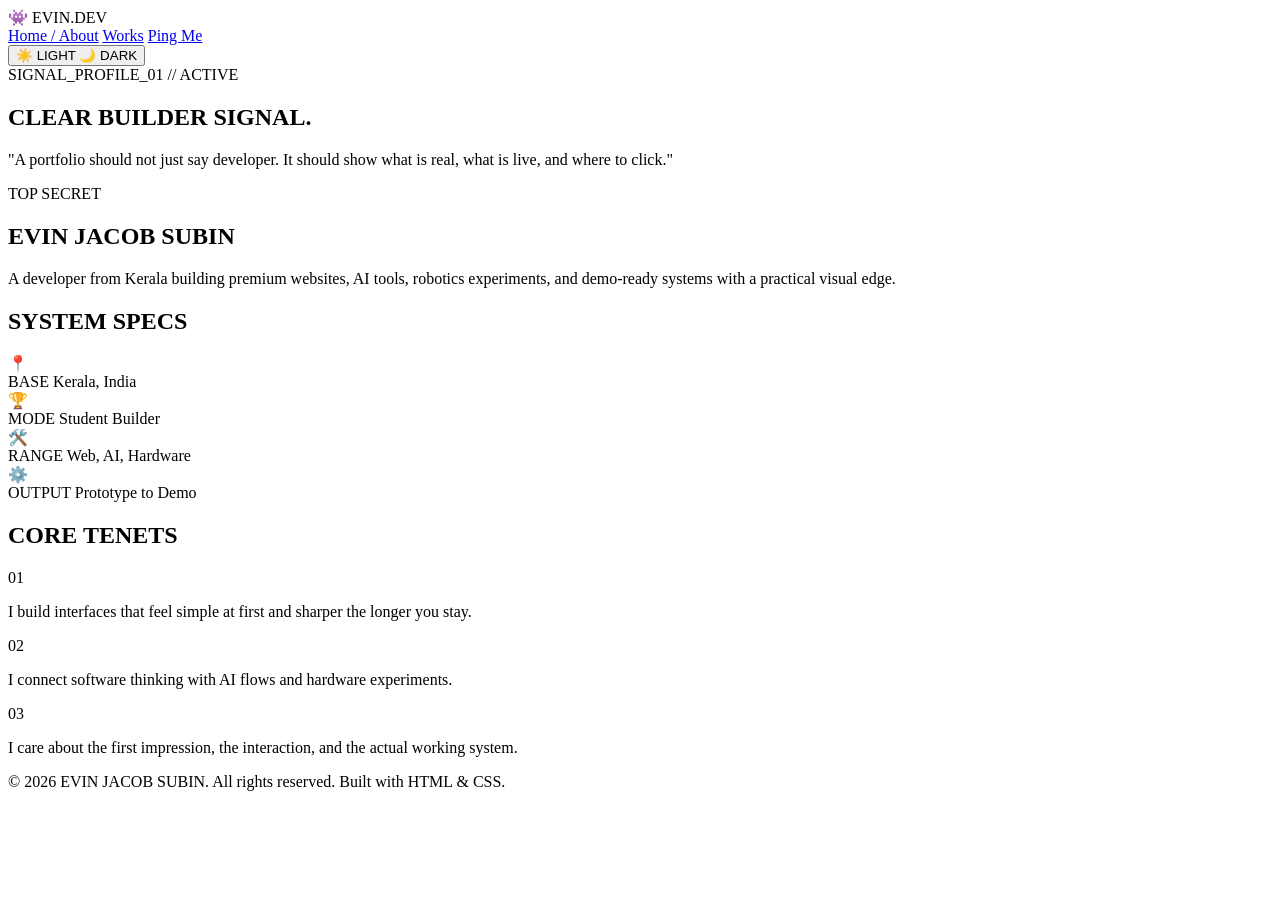
==== index.html @ 0e0e9203 "feat: build index, projects and contact page structures" ====
<!DOCTYPE html>
<html lang="en">
<head>
  <meta charset="UTF-8">
  <meta name="viewport" content="width=device-width, initial-scale=1.0">
  <title>Evin Jacob Subin | Builder OS</title>
  <!-- Google Fonts: VT323 (pixel font) and Outfit (neo-brutalist font) -->
  <link rel="preconnect" href="https://fonts.googleapis.com">
  <link rel="preconnect" href="https://fonts.gstatic.com" crossorigin>
  <link href="https://fonts.googleapis.com/css2?family=Outfit:wght@400;700;900&family=VT323&display=swap" rel="stylesheet">
  <link rel="stylesheet" href="style.css">
</head>
<body>
  <!-- Retro scanline overlay for dark mode -->
  <div class="scanlines"></div>

  <!-- Header Navigation -->
  <header class="main-header">
    <div class="header-logo">
      <span class="logo-symbol">👾</span> EVIN.DEV
    </div>
    <nav class="nav-menu">
      <a href="index.html" class="nav-link active">Home / About</a>
      <a href="projects.html" class="nav-link">Works</a>
      <a href="contact.html" class="nav-link">Ping Me</a>
    </nav>
    <button id="theme-toggle" class="theme-btn" aria-label="Toggle visual mode">
      <span class="theme-icon-light">☀️ LIGHT</span>
      <span class="theme-icon-dark">🌙 DARK</span>
    </button>
  </header>

  <!-- Main Grid Content -->
  <main class="content-container">
    <div class="intro-grid">
      
      <!-- Left Hero/About Column -->
      <section class="hero-section">
        <div class="status-sticker">
          SIGNAL_PROFILE_01 // ACTIVE
        </div>
        
        <h1 class="main-title">
          <span class="text-glow">CLEAR BUILDER</span>
          <span class="text-accent">SIGNAL.</span>
        </h1>
        
        <div class="hero-card">
          <p class="hero-tagline">"A portfolio should not just say developer. It should show what is real, what is live, and where to click."</p>
        </div>

        <div class="profile-card">
          <span class="card-badge">TOP SECRET</span>
          <h2 class="profile-name">EVIN JACOB SUBIN</h2>
          <p class="profile-bio">
            A developer from Kerala building premium websites, AI tools, robotics experiments, and demo-ready systems with a practical visual edge.
          </p>
        </div>
      </section>

      <!-- Right Facts & Tenets Column -->
      <section class="details-section">
        <h2 class="section-title">SYSTEM SPECS</h2>
        
        <!-- Facts Grid -->
        <div class="facts-grid">
          <div class="fact-card" style="--card-color: var(--color-yellow)">
            <span class="fact-icon">📍</span>
            <div class="fact-info">
              <span class="fact-label">BASE</span>
              <span class="fact-value">Kerala, India</span>
            </div>
          </div>
          <div class="fact-card" style="--card-color: var(--color-blue)">
            <span class="fact-icon">🏆</span>
            <div class="fact-info">
              <span class="fact-label">MODE</span>
              <span class="fact-value">Student Builder</span>
            </div>
          </div>
          <div class="fact-card" style="--card-color: var(--color-red)">
            <span class="fact-icon">🛠️</span>
            <div class="fact-info">
              <span class="fact-label">RANGE</span>
              <span class="fact-value">Web, AI, Hardware</span>
            </div>
          </div>
          <div class="fact-card" style="--card-color: var(--color-green)">
            <span class="fact-icon">⚙️</span>
            <div class="fact-info">
              <span class="fact-label">OUTPUT</span>
              <span class="fact-value">Prototype to Demo</span>
            </div>
          </div>
        </div>

        <!-- Tenets Area -->
        <div class="tenets-container">
          <h2 class="section-title">CORE TENETS</h2>
          
          <div class="tenet-item">
            <span class="tenet-number">01</span>
            <p class="tenet-text">I build interfaces that feel simple at first and sharper the longer you stay.</p>
          </div>
          
          <div class="tenet-item">
            <span class="tenet-number">02</span>
            <p class="tenet-text">I connect software thinking with AI flows and hardware experiments.</p>
          </div>
          
          <div class="tenet-item">
            <span class="tenet-number">03</span>
            <p class="tenet-text">I care about the first impression, the interaction, and the actual working system.</p>
          </div>
        </div>
      </section>

    </div>
  </main>

  <footer class="main-footer">
    <p>&copy; 2026 EVIN JACOB SUBIN. All rights reserved. Built with HTML & CSS.</p>
  </footer>

  <script src="script.js"></script>
</body>
</html>
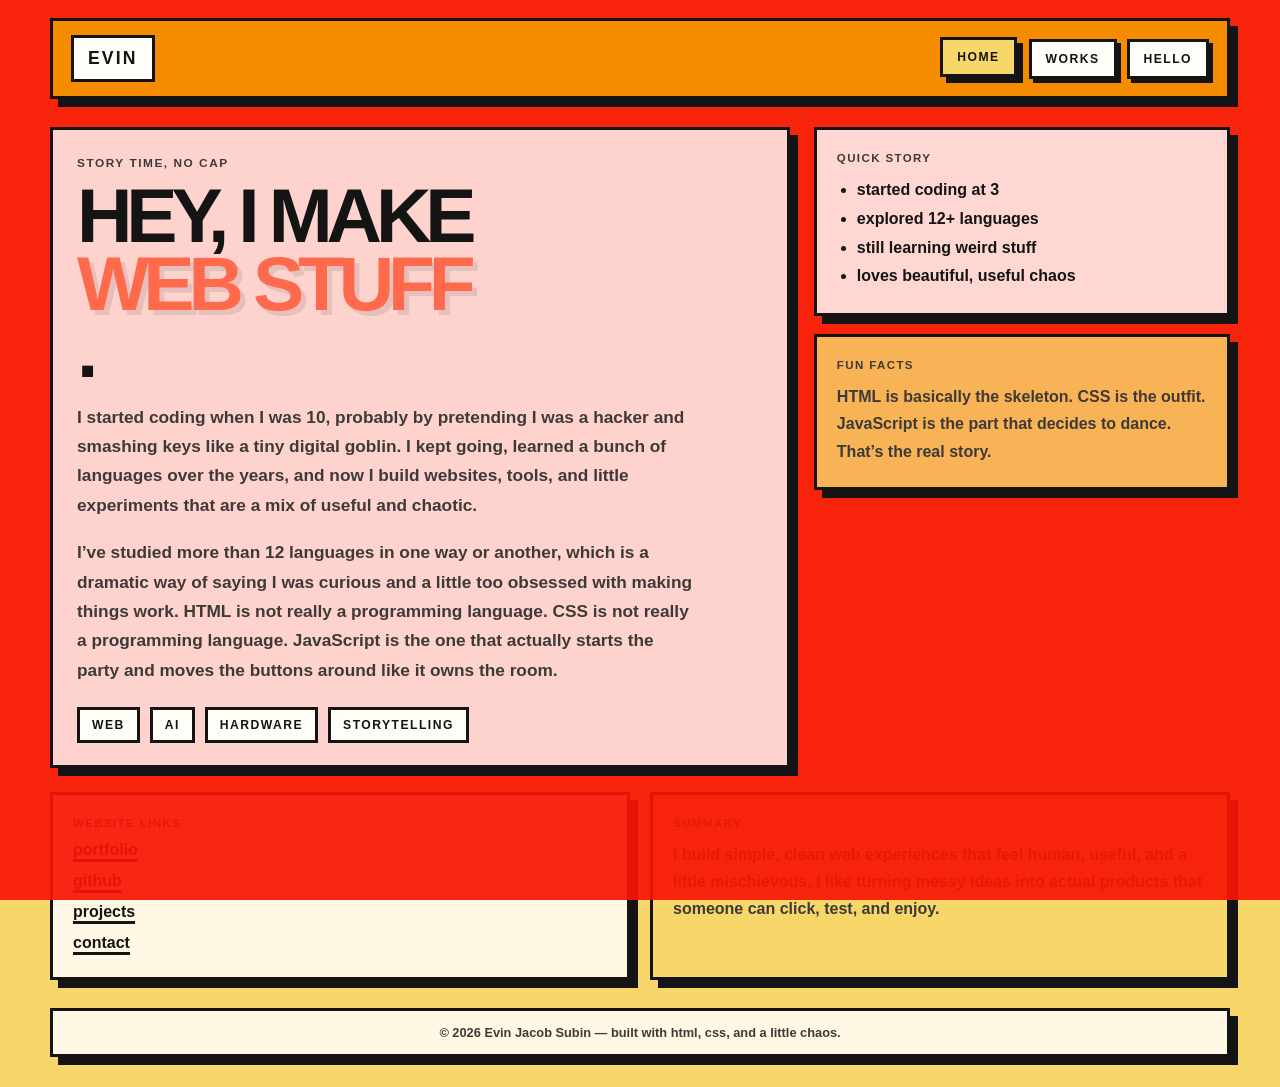
==== commit d04cf28a: "v1" ====
--- a/index.html
+++ b/index.html
@@ -2,124 +2,89 @@
 <html lang="en">
 <head>
   <meta charset="UTF-8">
+  <meta name="description" content="A simple and humble hand written portfolio">
+  <meta name="keywords" content="HTML,CSS,EVINJSUBIN,TECH,portfolio">
+  <meta name="author" content="EVINJSUBIN">
   <meta name="viewport" content="width=device-width, initial-scale=1.0">
-  <title>Evin Jacob Subin | Builder OS</title>
-  <!-- Google Fonts: VT323 (pixel font) and Outfit (neo-brutalist font) -->
-  <link rel="preconnect" href="https://fonts.googleapis.com">
-  <link rel="preconnect" href="https://fonts.gstatic.com" crossorigin>
-  <link href="https://fonts.googleapis.com/css2?family=Outfit:wght@400;700;900&family=VT323&display=swap" rel="stylesheet">
+  <title>Evin Jacob Subin</title>
   <link rel="stylesheet" href="style.css">
+  
 </head>
 <body>
-  <!-- Retro scanline overlay for dark mode -->
-  <div class="scanlines"></div>
+  <div class="page-bg"></div>
 
-  <!-- Header Navigation -->
-  <header class="main-header">
-    <div class="header-logo">
-      <span class="logo-symbol">👾</span> EVIN.DEV
-    </div>
-    <nav class="nav-menu">
-      <a href="index.html" class="nav-link active">Home / About</a>
-      <a href="projects.html" class="nav-link">Works</a>
-      <a href="contact.html" class="nav-link">Ping Me</a>
+  <header class="topbar">
+    <div class="brand-box">Evin</div>
+    <nav class="nav-bunch">
+      <a href="index.html" class="nav-banana active">home</a>
+      <a href="projects.html" class="nav-banana">works</a>
+      <a href="contact.html" class="nav-banana">hello</a>
     </nav>
-    <button id="theme-toggle" class="theme-btn" aria-label="Toggle visual mode">
-      <span class="theme-icon-light">☀️ LIGHT</span>
-      <span class="theme-icon-dark">🌙 DARK</span>
-    </button>
   </header>
 
-  <!-- Main Grid Content -->
-  <main class="content-container">
-    <div class="intro-grid">
-      
-      <!-- Left Hero/About Column -->
-      <section class="hero-section">
-        <div class="status-sticker">
-          SIGNAL_PROFILE_01 // ACTIVE
-        </div>
-        
-        <h1 class="main-title">
-          <span class="text-glow">CLEAR BUILDER</span>
-          <span class="text-accent">SIGNAL.</span>
-        </h1>
-        
-        <div class="hero-card">
-          <p class="hero-tagline">"A portfolio should not just say developer. It should show what is real, what is live, and where to click."</p>
-        </div>
+  <main class="main-shell">
+    <section class="big-card intro-box">
+      <!-- This is the part where the page says: "hello, I made weird things and they mostly work." -->
+      <p class="tiny-label">story time, no cap</p>
+      <h1 class="big-title">hey, i make <span>web stuff</span>.</h1>
 
-        <div class="profile-card">
-          <span class="card-badge">TOP SECRET</span>
-          <h2 class="profile-name">EVIN JACOB SUBIN</h2>
-          <p class="profile-bio">
-            A developer from Kerala building premium websites, AI tools, robotics experiments, and demo-ready systems with a practical visual edge.
-          </p>
-        </div>
-      </section>
+      <p class="main-copy">
+        I started coding when I was 10, probably by pretending I was a hacker and smashing keys like a tiny digital goblin. I kept going, learned a bunch of languages over the years, and now I build websites, tools, and little experiments that are a mix of useful and chaotic.
+      </p>
 
-      <!-- Right Facts & Tenets Column -->
-      <section class="details-section">
-        <h2 class="section-title">SYSTEM SPECS</h2>
-        
-        <!-- Facts Grid -->
-        <div class="facts-grid">
-          <div class="fact-card" style="--card-color: var(--color-yellow)">
-            <span class="fact-icon">📍</span>
-            <div class="fact-info">
-              <span class="fact-label">BASE</span>
-              <span class="fact-value">Kerala, India</span>
-            </div>
-          </div>
-          <div class="fact-card" style="--card-color: var(--color-blue)">
-            <span class="fact-icon">🏆</span>
-            <div class="fact-info">
-              <span class="fact-label">MODE</span>
-              <span class="fact-value">Student Builder</span>
-            </div>
-          </div>
-          <div class="fact-card" style="--card-color: var(--color-red)">
-            <span class="fact-icon">🛠️</span>
-            <div class="fact-info">
-              <span class="fact-label">RANGE</span>
-              <span class="fact-value">Web, AI, Hardware</span>
-            </div>
-          </div>
-          <div class="fact-card" style="--card-color: var(--color-green)">
-            <span class="fact-icon">⚙️</span>
-            <div class="fact-info">
-              <span class="fact-label">OUTPUT</span>
-              <span class="fact-value">Prototype to Demo</span>
-            </div>
-          </div>
-        </div>
+      <p class="main-copy">
+        I’ve studied more than 12 languages in one way or another, which is a dramatic way of saying I was curious and a little too obsessed with making things work. HTML is not really a programming language. CSS is not really a programming language. JavaScript is the one that actually starts the party and moves the buttons around like it owns the room.
+      </p>
 
-        <!-- Tenets Area -->
-        <div class="tenets-container">
-          <h2 class="section-title">CORE TENETS</h2>
-          
-          <div class="tenet-item">
-            <span class="tenet-number">01</span>
-            <p class="tenet-text">I build interfaces that feel simple at first and sharper the longer you stay.</p>
-          </div>
-          
-          <div class="tenet-item">
-            <span class="tenet-number">02</span>
-            <p class="tenet-text">I connect software thinking with AI flows and hardware experiments.</p>
-          </div>
-          
-          <div class="tenet-item">
-            <span class="tenet-number">03</span>
-            <p class="tenet-text">I care about the first impression, the interaction, and the actual working system.</p>
-          </div>
-        </div>
-      </section>
+      <div class="chip-row">
+        <span class="chip">web</span>
+        <span class="chip">ai</span>
+        <span class="chip">hardware</span>
+        <span class="chip">storytelling</span>
+      </div>
+    </section>
 
-    </div>
+    <aside class="side-stack">
+      <div class="mini-card">
+        <p class="mini-head">quick story</p>
+        <ul class="tiny-list">
+          <li>started coding at 3</li>
+          <li>explored 12+ languages</li>
+          <li>still learning weird stuff</li>
+          <li>loves beautiful, useful chaos</li>
+        </ul>
+      </div>
+
+      <div class="mini-card mini-card-warm">
+        <p class="mini-head">fun facts</p>
+        <p class="mini-text">
+          HTML is basically the skeleton. CSS is the outfit. JavaScript is the part that decides to dance. That’s the real story.
+        </p>
+      </div>
+    </aside>
   </main>
 
-  <footer class="main-footer">
-    <p>&copy; 2026 EVIN JACOB SUBIN. All rights reserved. Built with HTML & CSS.</p>
+  <section class="info-grid">
+    <div class="info-box">
+      <p class="mini-head">website links</p>
+      <div class="link-stack">
+        <a href="#">portfolio</a>
+        <a href="#">github</a>
+        <a href="#">projects</a>
+        <a href="#">contact</a>
+      </div>
+    </div>
+
+    <div class="info-box info-box-warm">
+      <p class="mini-head">summary</p>
+      <p class="mini-text">
+        I build simple, clean web experiences that feel human, useful, and a little mischievous. I like turning messy ideas into actual products that someone can click, test, and enjoy.
+      </p>
+    </div>
+  </section>
+
+  <footer class="footer-box">
+    <p>© 2026 Evin Jacob Subin — built with html, css, and a little chaos.</p>
   </footer>
 
   <script src="script.js"></script>
--- a/style.css
+++ b/style.css
@@ -0,0 +1,386 @@
+/*
+  one theme, big shapes, rough energy.
+*/
+
+:root {
+  --bg: #f4efe8;
+  --panel: #fffdf7;
+  --panel-2: #f6ddb3;
+  --ink: #141414;
+  --ink-soft: #3d3a37;
+  --line: #141414;
+  --red: #ff6a4d;
+  --yellow: #f8d76a;
+  --blue: #9bd7ff;
+  --green: #cfe8a9;
+  --pink: #f5bfd0;
+  --shadow: 8px 8px 0 #141414;
+}
+
+* { box-sizing: border-box; }
+
+html { scroll-behavior: smooth; }
+
+body {
+  margin: 0;
+  min-height: 100vh;
+  font-family: Arial, Helvetica, sans-serif;
+  color: var(--ink);
+  background-color: #f8d76a;
+  display: flex;
+  flex-direction: column;
+}
+
+img { max-width: 100%; display: block; }
+
+.page-bg {
+  position: fixed;
+  inset: 0;
+  background: rgba(248, 20, 3, 0.916);
+  z-index: 0;
+}
+
+.topbar,
+.main-shell,
+.footer-box {
+  position: relative;
+  z-index: 1;
+}
+
+.topbar {
+  width: min(1180px, calc(100% - 26px));
+  margin: 18px auto 0;
+  display: flex;
+  align-items: center;
+  justify-content: space-between;
+  gap: 18px;
+  padding: 14px 18px;
+  background: rgba(245, 147, 0, 0.941);
+  border: 3px solid var(--line);
+  box-shadow: var(--shadow);
+}
+
+.brand-box {
+  display: inline-block;
+  padding: 10px 14px;
+  border: 3px solid var(--line);
+  background: var(--panel);
+  font-size: 1.1rem;
+  font-weight: 900;
+  letter-spacing: 0.12em;
+  text-transform: uppercase;
+}
+
+.nav-bunch {
+  display: flex;
+  flex-wrap: wrap;
+  gap: 10px;
+}
+
+.nav-banana {
+  display: inline-block;
+  padding: 10px 14px;
+  border: 3px solid var(--line);
+  background: var(--panel);
+  color: var(--ink);
+  text-decoration: none;
+  font-size: 0.76rem;
+  font-weight: 900;
+  letter-spacing: 0.12em;
+  text-transform: uppercase;
+  box-shadow: 4px 4px 0 var(--line);
+}
+
+.nav-banana.active,
+.nav-banana:hover {
+  background: var(--yellow);
+  transform: translate(-2px, -2px);
+  box-shadow: 6px 6px 0 var(--line);
+}
+
+.main-shell {
+  width: min(1180px, calc(100% - 26px));
+  margin: 28px auto 0;
+  display: grid;
+  grid-template-columns: 1.6fr 0.9fr;
+  gap: 24px;
+  align-items: start;
+}
+
+.big-card,
+.mini-card,
+.project-box,
+.page-header-box {
+  background: rgba(255,255,255,0.8);
+  border: 3px solid var(--line);
+  box-shadow: var(--shadow);
+}
+
+.intro-box,
+.contact-box {
+  padding: 26px 24px 22px;
+}
+
+.tiny-label {
+  margin: 0 0 12px;
+  font-size: 0.74rem;
+  font-weight: 800;
+  letter-spacing: 0.13em;
+  text-transform: uppercase;
+  color: var(--ink-soft);
+}
+
+.big-title {
+  margin: 0;
+  font-size: clamp(3.1rem, 6vw, 7rem);
+  line-height: 0.88;
+  letter-spacing: -0.08em;
+  text-transform: uppercase;
+  font-weight: 900;
+}
+
+.big-title span {
+  display: block;
+  color: var(--red);
+  text-shadow: 5px 5px 0 rgba(20,20,20,0.1);
+}
+
+.big-title.smaller {
+  font-size: clamp(2.5rem, 4vw, 4.5rem);
+}
+
+.main-copy {
+  margin-top: 18px;
+  max-width: 620px;
+  font-size: 1.08rem;
+  line-height: 1.7;
+  font-weight: 700;
+  color: var(--ink-soft);
+}
+
+.chip-row {
+  display: flex;
+  flex-wrap: wrap;
+  gap: 10px;
+  margin-top: 22px;
+}
+
+.chip {
+  padding: 8px 12px;
+  border: 3px solid var(--line);
+  background: var(--panel);
+  font-size: 0.76rem;
+  font-weight: 800;
+  letter-spacing: 0.12em;
+  text-transform: uppercase;
+}
+
+.side-stack {
+  display: grid;
+  gap: 18px;
+}
+
+.mini-card {
+  padding: 22px 20px;
+  background: rgba(255,255,255,0.82);
+}
+
+.mini-card-warm {
+  background: rgba(248, 215, 106, 0.8);
+}
+
+.mini-head {
+  margin: 0 0 12px;
+  font-size: 0.72rem;
+  font-weight: 900;
+  letter-spacing: 0.12em;
+  text-transform: uppercase;
+  color: var(--ink-soft);
+}
+
+.tiny-list {
+  margin: 0;
+  padding-left: 20px;
+  line-height: 1.8;
+  font-weight: 700;
+}
+
+.mini-text {
+  margin: 0;
+  line-height: 1.7;
+  font-weight: 700;
+  color: var(--ink-soft);
+}
+
+.page-header-box {
+  grid-column: 1 / -1;
+  padding: 22px 24px;
+}
+
+.info-grid {
+  width: min(1180px, calc(100% - 26px));
+  margin: 24px auto 0;
+  display: grid;
+  grid-template-columns: repeat(auto-fit, minmax(260px, 1fr));
+  gap: 20px;
+}
+
+.info-box {
+  padding: 22px 20px;
+  background: rgba(255,255,255,0.82);
+  border: 3px solid var(--line);
+  box-shadow: var(--shadow);
+}
+
+.info-box-warm {
+  background: rgba(248, 215, 106, 0.8);
+}
+
+.project-grid {
+  grid-column: 1 / -1;
+  display: grid;
+  grid-template-columns: repeat(auto-fit, minmax(240px, 1fr));
+  gap: 18px;
+}
+
+.project-box {
+  padding: 22px 18px;
+  background: rgba(255,255,255,0.82);
+}
+
+.box-blue { background: rgba(155, 215, 255, 0.86); }
+.box-yellow { background: rgba(248, 215, 106, 0.85); }
+.box-pink { background: rgba(245, 191, 208, 0.88); }
+.box-green { background: rgba(207, 232, 169, 0.85); }
+
+.project-tag {
+  margin: 0 0 10px;
+  font-size: 0.7rem;
+  font-weight: 900;
+  letter-spacing: 0.12em;
+  text-transform: uppercase;
+  color: var(--ink-soft);
+}
+
+.project-box h2 {
+  margin: 0 0 10px;
+  font-size: 1.9rem;
+  line-height: 1;
+  font-weight: 900;
+}
+
+.project-box p {
+  margin: 0;
+  line-height: 1.6;
+  font-weight: 700;
+  color: var(--ink-soft);
+}
+
+.tiny-gap {
+  margin-top: 18px;
+  margin-bottom: 18px;
+}
+
+.link-btn,
+.send-btn {
+  display: inline-block;
+  padding: 10px 18px;
+  background: var(--ink);
+  color: white;
+  border: 3px solid var(--line);
+  text-decoration: none;
+  font-weight: 900;
+  letter-spacing: 0.08em;
+  text-transform: uppercase;
+  box-shadow: 4px 4px 0 var(--line);
+}
+
+.link-btn:hover,
+.send-btn:hover {
+  transform: translate(-2px, -2px);
+  box-shadow: 6px 6px 0 var(--line);
+}
+
+.contact-form {
+  display: grid;
+  gap: 16px;
+  margin-top: 20px;
+}
+
+.contact-form label {
+  display: grid;
+  gap: 8px;
+  font-size: 0.72rem;
+  font-weight: 900;
+  letter-spacing: 0.1em;
+  text-transform: uppercase;
+  color: var(--ink-soft);
+}
+
+.contact-form input,
+.contact-form textarea {
+  width: 100%;
+  border: 3px solid var(--line);
+  padding: 12px 14px;
+  background: #fff;
+  color: var(--ink);
+  font: inherit;
+  font-weight: 700;
+  box-shadow: 4px 4px 0 rgba(20,20,20,0.12);
+}
+
+.contact-form input:focus,
+.contact-form textarea:focus {
+  outline: none;
+  background: var(--yellow);
+}
+
+.link-stack {
+  display: grid;
+  gap: 10px;
+}
+
+.link-stack a {
+  width: fit-content;
+  color: var(--ink);
+  text-decoration: none;
+  border-bottom: 3px solid var(--ink);
+  font-weight: 800;
+}
+
+.footer-box {
+  width: min(1180px, calc(100% - 26px));
+  margin: 28px auto 30px;
+  background: rgba(255,255,255,0.82);
+  border: 3px solid var(--line);
+  box-shadow: var(--shadow);
+  padding: 14px 18px;
+  text-align: center;
+}
+
+.footer-box p {
+  margin: 0;
+  font-size: 0.8rem;
+  font-weight: 700;
+  color: var(--ink-soft);
+}
+
+@media (max-width: 760px) {
+  .topbar {
+    flex-direction: column;
+    align-items: flex-start;
+  }
+
+  .main-shell {
+    grid-template-columns: 1fr;
+  }
+
+  .big-title {
+    letter-spacing: -0.06em;
+  }
+}
+
+/*
+  This was supposed to be a tiny CSS cleanup.
+  Instead, it became a personality trait. Works anyway.
+*/
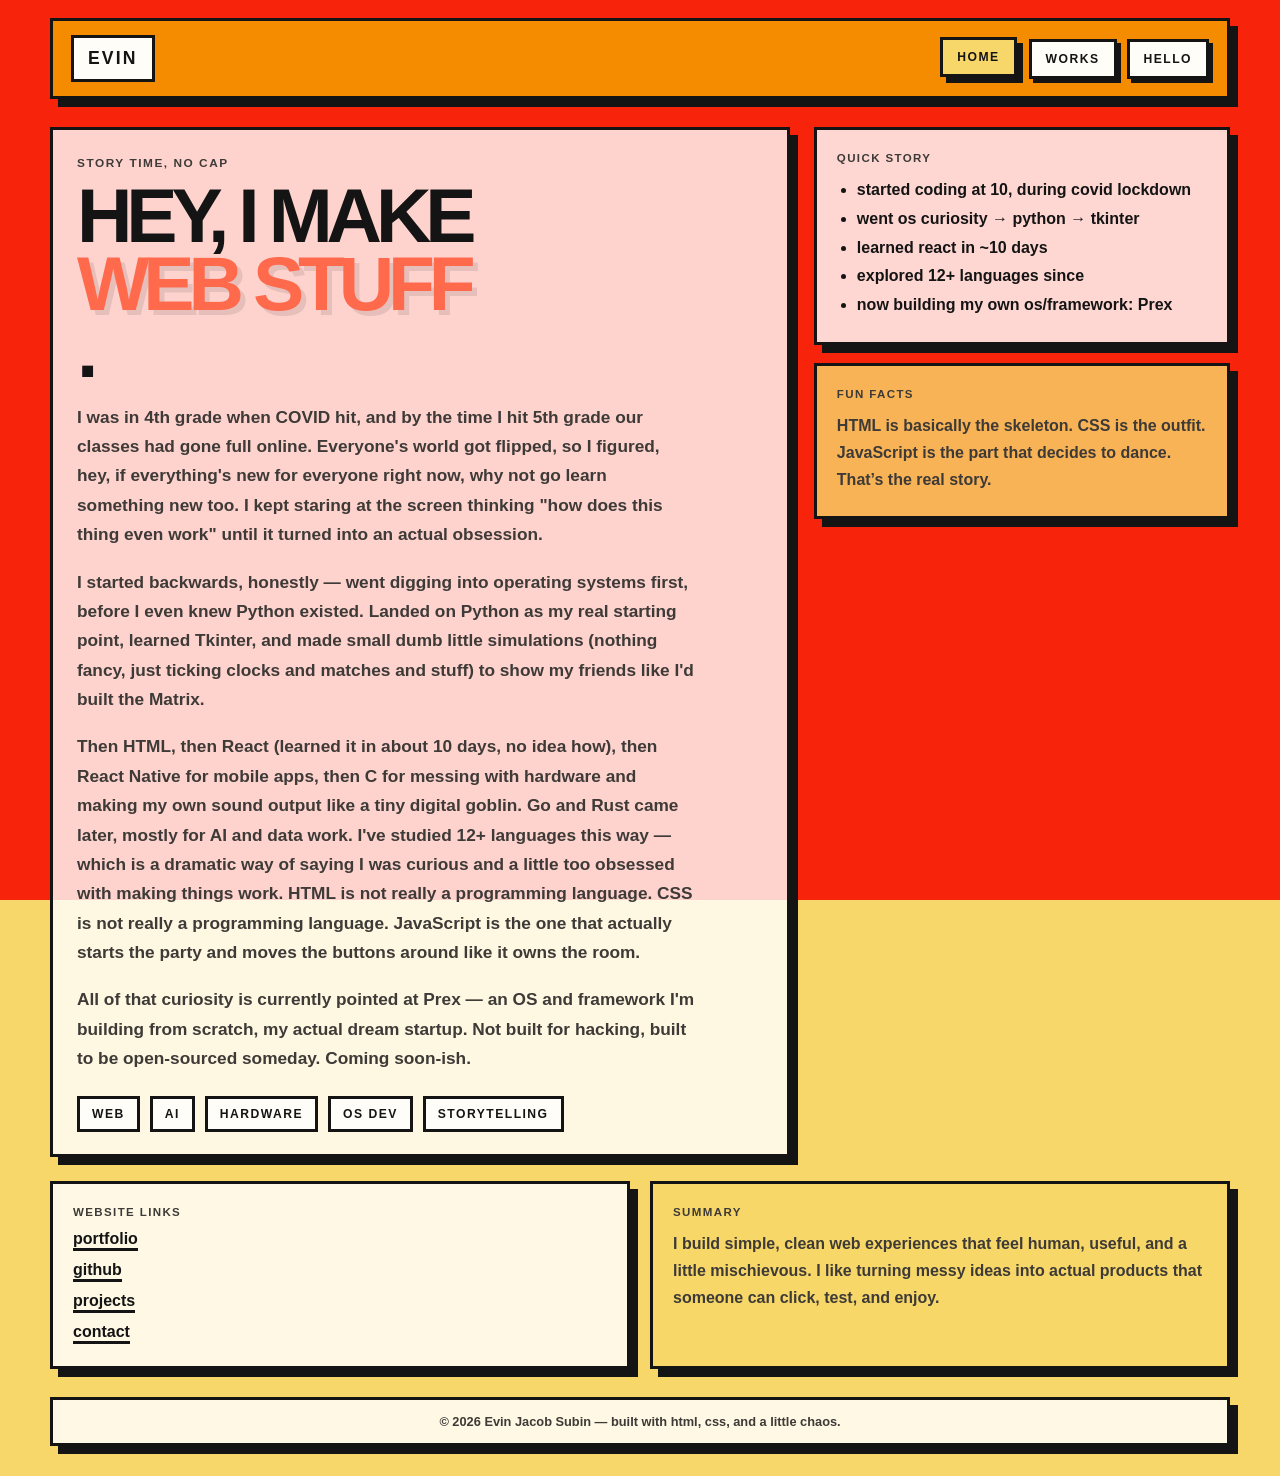
==== commit 32f499e2: "Finally" ====
--- a/index.html
+++ b/index.html
@@ -13,6 +13,10 @@
 <body>
   <div class="page-bg"></div>
 
+  <!--
+    I am finaly geting the old vibes like we used to manualy debug the code,
+    go on stackoverflow or w3schools ai has changed lot of things.
+  -->
   <header class="topbar">
     <div class="brand-box">Evin</div>
     <nav class="nav-bunch">
@@ -29,17 +33,26 @@
       <h1 class="big-title">hey, i make <span>web stuff</span>.</h1>
 
       <p class="main-copy">
-        I started coding when I was 10, probably by pretending I was a hacker and smashing keys like a tiny digital goblin. I kept going, learned a bunch of languages over the years, and now I build websites, tools, and little experiments that are a mix of useful and chaotic.
+        I was in 4th grade when COVID hit, and by the time I hit 5th grade our classes had gone full online. Everyone's world got flipped, so I figured, hey, if everything's new for everyone right now, why not go learn something new too. I kept staring at the screen thinking "how does this thing even work" until it turned into an actual obsession.
       </p>
 
       <p class="main-copy">
-        I’ve studied more than 12 languages in one way or another, which is a dramatic way of saying I was curious and a little too obsessed with making things work. HTML is not really a programming language. CSS is not really a programming language. JavaScript is the one that actually starts the party and moves the buttons around like it owns the room.
+        I started backwards, honestly — went digging into operating systems first, before I even knew Python existed. Landed on Python as my real starting point, learned Tkinter, and made small dumb little simulations (nothing fancy, just ticking clocks and matches and stuff) to show my friends like I'd built the Matrix.
+      </p>
+
+      <p class="main-copy">
+        Then HTML, then React (learned it in about 10 days, no idea how), then React Native for mobile apps, then C for messing with hardware and making my own sound output like a tiny digital goblin. Go and Rust came later, mostly for AI and data work. I've studied 12+ languages this way — which is a dramatic way of saying I was curious and a little too obsessed with making things work. HTML is not really a programming language. CSS is not really a programming language. JavaScript is the one that actually starts the party and moves the buttons around like it owns the room.
+      </p>
+
+      <p class="main-copy">
+        All of that curiosity is currently pointed at <strong>Prex</strong> — an OS and framework I'm building from scratch, my actual dream startup. Not built for hacking, built to be open-sourced someday. Coming soon-ish.
       </p>
 
       <div class="chip-row">
         <span class="chip">web</span>
         <span class="chip">ai</span>
         <span class="chip">hardware</span>
+        <span class="chip">os dev</span>
         <span class="chip">storytelling</span>
       </div>
     </section>
@@ -48,10 +61,11 @@
       <div class="mini-card">
         <p class="mini-head">quick story</p>
         <ul class="tiny-list">
-          <li>started coding at 3</li>
-          <li>explored 12+ languages</li>
-          <li>still learning weird stuff</li>
-          <li>loves beautiful, useful chaos</li>
+          <li>started coding at 10, during covid lockdown</li>
+          <li>went os curiosity → python → tkinter</li>
+          <li>learned react in ~10 days</li>
+          <li>explored 12+ languages since</li>
+          <li>now building my own os/framework: Prex</li>
         </ul>
       </div>
 
@@ -68,10 +82,10 @@
     <div class="info-box">
       <p class="mini-head">website links</p>
       <div class="link-stack">
-        <a href="#">portfolio</a>
-        <a href="#">github</a>
-        <a href="#">projects</a>
-        <a href="#">contact</a>
+        <a href="https://evin-jacob-subin.vercel.app/">portfolio</a>
+        <a href="https://github.com/EVINJSUBIN/">github</a>
+        <a href="/projects.html">projects</a>
+        <a href="/contact.html">contact</a>
       </div>
     </div>
 
@@ -89,4 +103,4 @@
 
   <script src="script.js"></script>
 </body>
-</html>
+</html>
--- a/style.css
+++ b/style.css
@@ -1,5 +1,8 @@
 /*
   one theme, big shapes, rough energy.
+*/
+/*
+  Neo Brutalism Preset that i thinks works for me 
 */
 
 :root {
@@ -223,6 +226,7 @@
   display: grid;
   grid-template-columns: repeat(auto-fit, minmax(260px, 1fr));
   gap: 20px;
+  z-index: 1;
 }
 
 .info-box {
@@ -230,6 +234,7 @@
   background: rgba(255,255,255,0.82);
   border: 3px solid var(--line);
   box-shadow: var(--shadow);
+  z-index: 1;
 }
 
 .info-box-warm {
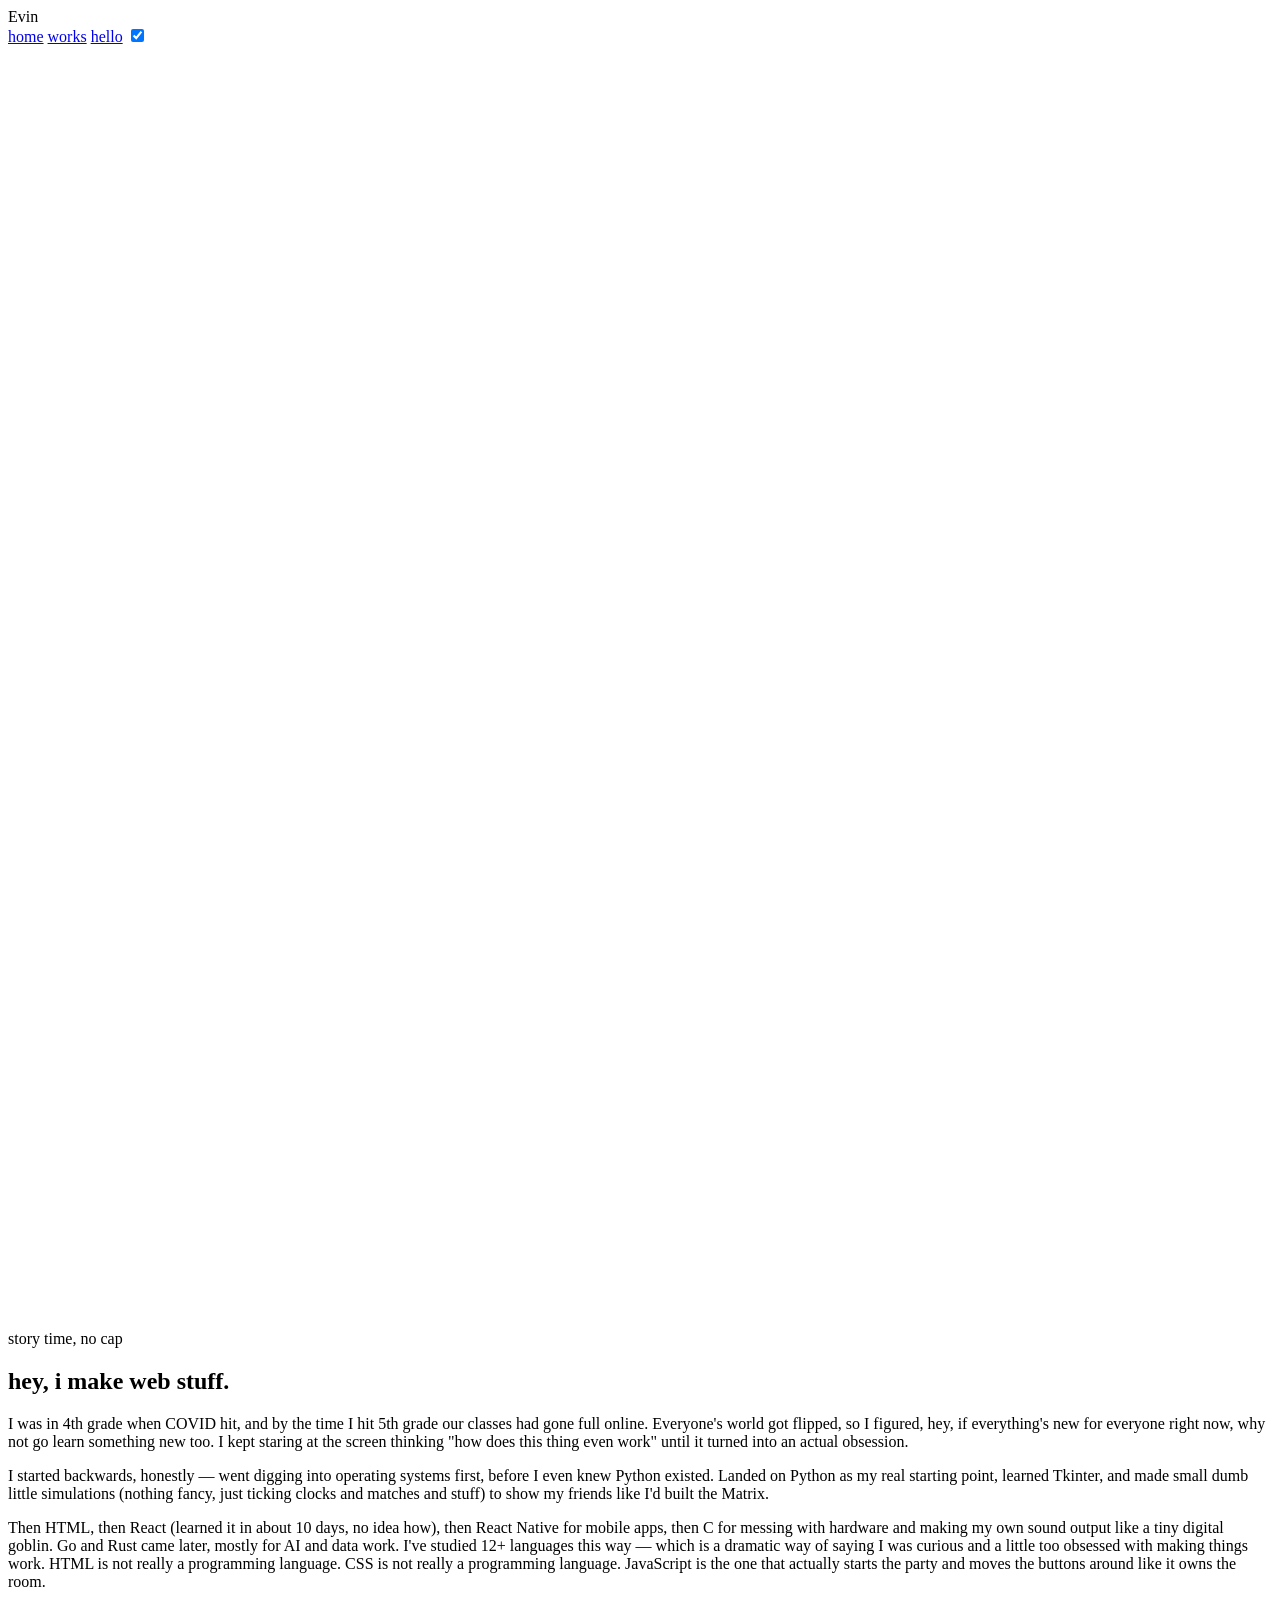
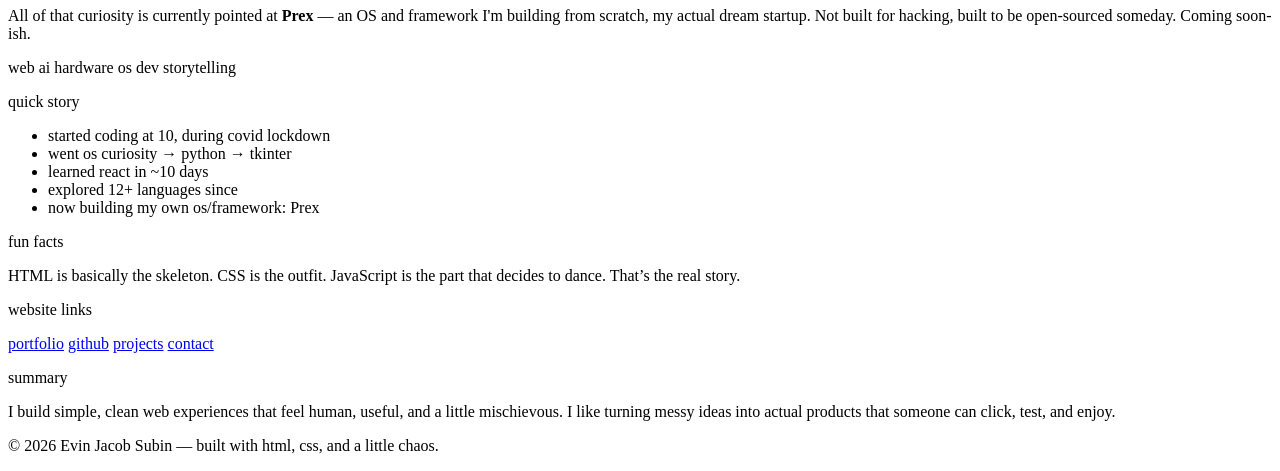
==== commit ff6a8557: "v" ====
--- a/index.html
+++ b/index.html
@@ -1,5 +1,6 @@
 <!DOCTYPE html>
 <html lang="en">
+
 <head>
   <meta charset="UTF-8">
   <meta name="description" content="A simple and humble hand written portfolio">
@@ -8,21 +9,32 @@
   <meta name="viewport" content="width=device-width, initial-scale=1.0">
   <title>Evin Jacob Subin</title>
   <link rel="stylesheet" href="style.css">
-  
+
 </head>
+
 <body>
   <div class="page-bg"></div>
-
-  <!--
-    I am finaly geting the old vibes like we used to manualy debug the code,
-    go on stackoverflow or w3schools ai has changed lot of things.
-  -->
   <header class="topbar">
     <div class="brand-box">Evin</div>
     <nav class="nav-bunch">
       <a href="index.html" class="nav-banana active">home</a>
       <a href="projects.html" class="nav-banana">works</a>
       <a href="contact.html" class="nav-banana">hello</a>
+      <!-- From Uiverse.io by JustCode14 -->
+      <label class="switch">
+        <input checked="true" id="checkbox" type="checkbox" />
+        <span class="slider">
+          <div class="star star_1"></div>
+          <div class="star star_2"></div>
+          <div class="star star_3"></div>
+          <svg viewBox="0 0 16 16" class="cloud_1 cloud">
+            <path transform="matrix(.77976 0 0 .78395-299.99-418.63)" fill="#fff"
+              d="m391.84 540.91c-.421-.329-.949-.524-1.523-.524-1.351 0-2.451 1.084-2.485 2.435-1.395.526-2.388 1.88-2.388 3.466 0 1.874 1.385 3.423 3.182 3.667v.034h12.73v-.006c1.775-.104 3.182-1.584 3.182-3.395 0-1.747-1.309-3.186-2.994-3.379.007-.106.011-.214.011-.322 0-2.707-2.271-4.901-5.072-4.901-2.073 0-3.856 1.202-4.643 2.925">
+            </path>
+          </svg>
+        </span>
+      </label>
+
     </nav>
   </header>
 
@@ -33,19 +45,30 @@
       <h1 class="big-title">hey, i make <span>web stuff</span>.</h1>
 
       <p class="main-copy">
-        I was in 4th grade when COVID hit, and by the time I hit 5th grade our classes had gone full online. Everyone's world got flipped, so I figured, hey, if everything's new for everyone right now, why not go learn something new too. I kept staring at the screen thinking "how does this thing even work" until it turned into an actual obsession.
+        I was in 4th grade when COVID hit, and by the time I hit 5th grade our classes had gone full online. Everyone's
+        world got flipped, so I figured, hey, if everything's new for everyone right now, why not go learn something new
+        too. I kept staring at the screen thinking "how does this thing even work" until it turned into an actual
+        obsession.
       </p>
 
       <p class="main-copy">
-        I started backwards, honestly — went digging into operating systems first, before I even knew Python existed. Landed on Python as my real starting point, learned Tkinter, and made small dumb little simulations (nothing fancy, just ticking clocks and matches and stuff) to show my friends like I'd built the Matrix.
+        I started backwards, honestly — went digging into operating systems first, before I even knew Python existed.
+        Landed on Python as my real starting point, learned Tkinter, and made small dumb little simulations (nothing
+        fancy, just ticking clocks and matches and stuff) to show my friends like I'd built the Matrix.
       </p>
 
       <p class="main-copy">
-        Then HTML, then React (learned it in about 10 days, no idea how), then React Native for mobile apps, then C for messing with hardware and making my own sound output like a tiny digital goblin. Go and Rust came later, mostly for AI and data work. I've studied 12+ languages this way — which is a dramatic way of saying I was curious and a little too obsessed with making things work. HTML is not really a programming language. CSS is not really a programming language. JavaScript is the one that actually starts the party and moves the buttons around like it owns the room.
+        Then HTML, then React (learned it in about 10 days, no idea how), then React Native for mobile apps, then C for
+        messing with hardware and making my own sound output like a tiny digital goblin. Go and Rust came later, mostly
+        for AI and data work. I've studied 12+ languages this way — which is a dramatic way of saying I was curious and
+        a little too obsessed with making things work. HTML is not really a programming language. CSS is not really a
+        programming language. JavaScript is the one that actually starts the party and moves the buttons around like it
+        owns the room.
       </p>
 
       <p class="main-copy">
-        All of that curiosity is currently pointed at <strong>Prex</strong> — an OS and framework I'm building from scratch, my actual dream startup. Not built for hacking, built to be open-sourced someday. Coming soon-ish.
+        All of that curiosity is currently pointed at <strong>Prex</strong> — an OS and framework I'm building from
+        scratch, my actual dream startup. Not built for hacking, built to be open-sourced someday. Coming soon-ish.
       </p>
 
       <div class="chip-row">
@@ -72,7 +95,8 @@
       <div class="mini-card mini-card-warm">
         <p class="mini-head">fun facts</p>
         <p class="mini-text">
-          HTML is basically the skeleton. CSS is the outfit. JavaScript is the part that decides to dance. That’s the real story.
+          HTML is basically the skeleton. CSS is the outfit. JavaScript is the part that decides to dance. That’s the
+          real story.
         </p>
       </div>
     </aside>
@@ -92,7 +116,8 @@
     <div class="info-box info-box-warm">
       <p class="mini-head">summary</p>
       <p class="mini-text">
-        I build simple, clean web experiences that feel human, useful, and a little mischievous. I like turning messy ideas into actual products that someone can click, test, and enjoy.
+        I build simple, clean web experiences that feel human, useful, and a little mischievous. I like turning messy
+        ideas into actual products that someone can click, test, and enjoy.
       </p>
     </div>
   </section>
@@ -103,4 +128,5 @@
 
   <script src="script.js"></script>
 </body>
+
 </html>
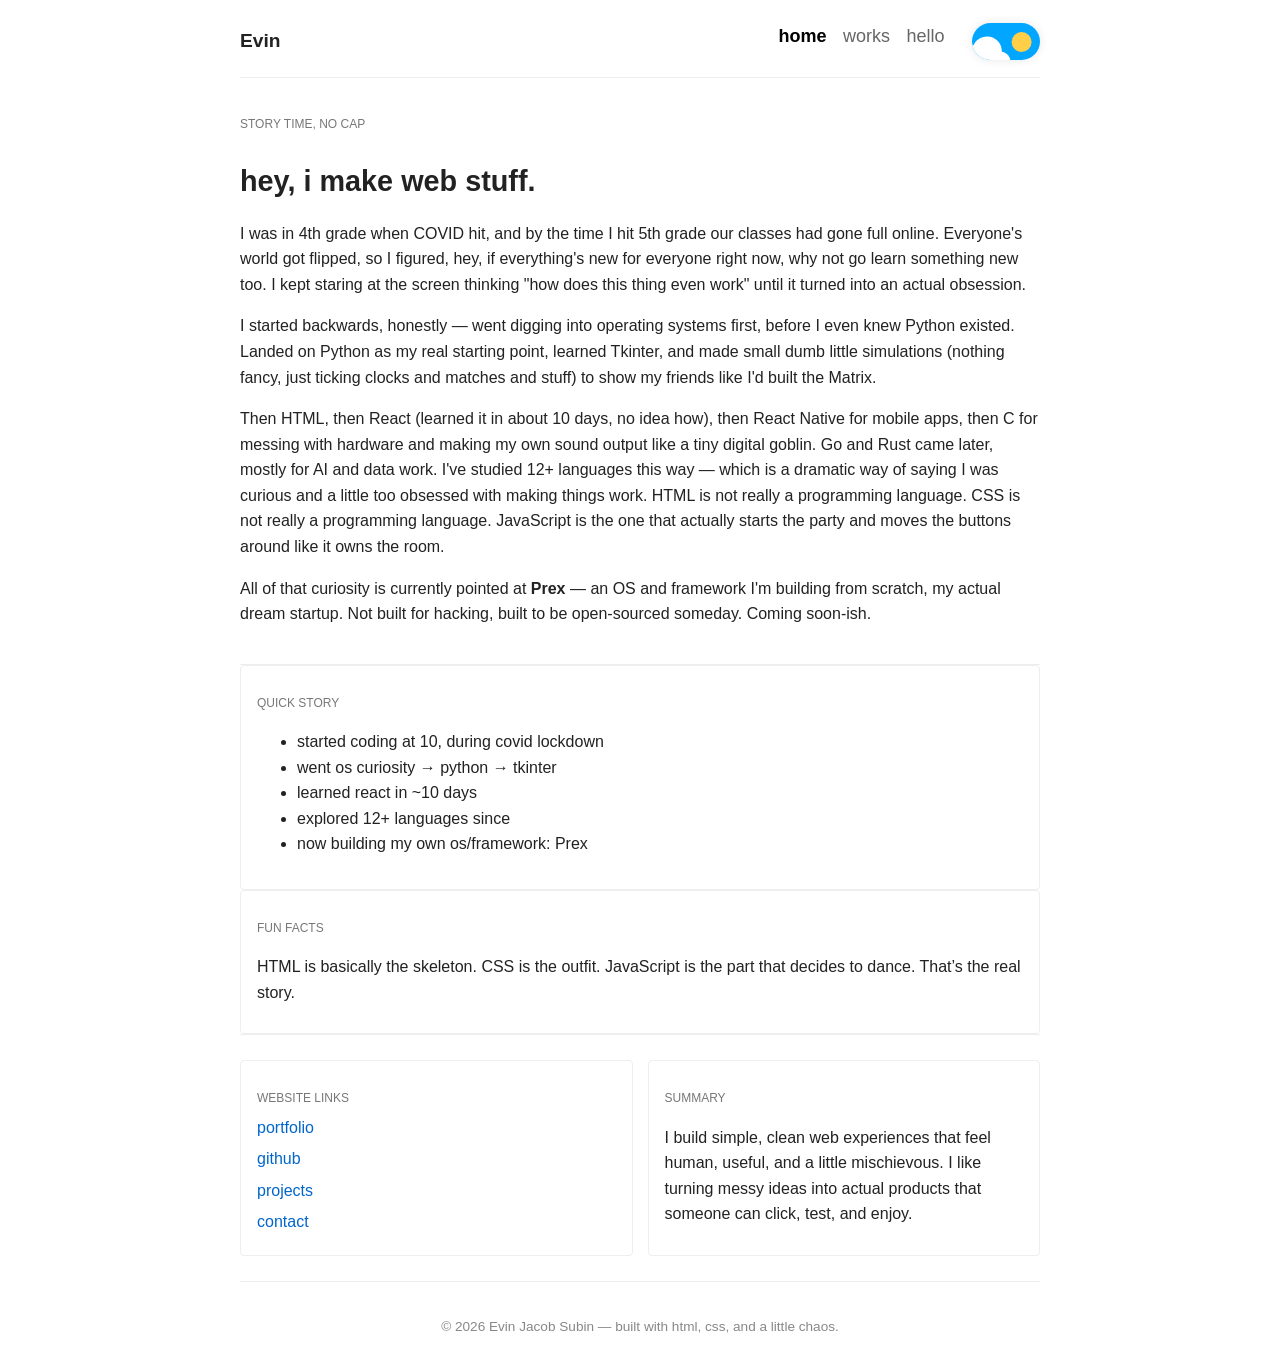
==== commit b41dacd4: "my css v1" ====
--- a/index.html
+++ b/index.html
@@ -17,12 +17,13 @@
   <header class="topbar">
     <div class="brand-box">Evin</div>
     <nav class="nav-bunch">
-      <a href="index.html" class="nav-banana active">home</a>
-      <a href="projects.html" class="nav-banana">works</a>
-      <a href="contact.html" class="nav-banana">hello</a>
-      <!-- From Uiverse.io by JustCode14 -->
+      <div style="display: inline-block; padding-top: 2px;">
+        <a href="index.html" class="nav-banana active">home</a>
+        <a href="projects.html" class="nav-banana">works</a>
+        <a href="contact.html" class="nav-banana">hello</a>
+      </div>
       <label class="switch">
-        <input checked="true" id="checkbox" type="checkbox" />
+        <input checked="true" id="checkbox" type="checkbox" onclick="clcik()" />
         <span class="slider">
           <div class="star star_1"></div>
           <div class="star star_2"></div>
@@ -70,14 +71,6 @@
         All of that curiosity is currently pointed at <strong>Prex</strong> — an OS and framework I'm building from
         scratch, my actual dream startup. Not built for hacking, built to be open-sourced someday. Coming soon-ish.
       </p>
-
-      <div class="chip-row">
-        <span class="chip">web</span>
-        <span class="chip">ai</span>
-        <span class="chip">hardware</span>
-        <span class="chip">os dev</span>
-        <span class="chip">storytelling</span>
-      </div>
     </section>
 
     <aside class="side-stack">
--- a/style.css
+++ b/style.css
@@ -0,0 +1,277 @@
+body {
+  font-family: sans-serif;
+  max-width: 800px;
+  margin: 0 auto;
+  padding: 20px;
+  background: #ffffff;
+  color: #222222;
+  line-height: 1.6;
+}
+
+.page-bg {
+  display: none;
+}
+
+
+.topbar {
+  display: flex;
+  justify-content: space-between;
+  align-items: center;
+  border-bottom: 1px solid #eee;
+  padding-bottom: 15px;
+  margin-bottom: 25px;
+}
+.main-shell {
+  display: flex;
+  gap: 25px;
+  flex-wrap: wrap;
+  margin-bottom: 25px;
+}
+
+.big-card,
+.intro-box,
+.contact-box {
+  flex: 2;
+  min-width: 280px;
+}
+
+body {
+  font-family: sans-serif;
+  max-width: 800px;
+  margin: 0 auto;
+  padding: 20px;
+  background: #ffffff;
+  color: #222222;
+  line-height: 1.6;
+}
+
+.page-bg {
+  display: none;
+}
+
+
+.topbar {
+  display: flex;
+  justify-content: space-between;
+  align-items: center;
+  border-bottom: 1px solid #eee;
+  padding-bottom: 15px;
+  margin-bottom: 25px;
+}
+.main-shell {
+  display: flex;
+  gap: 25px;
+  flex-wrap: wrap;
+  margin-bottom: 25px;
+}
+
+.big-card,
+.intro-box,
+.contact-box {
+  flex: 2;
+  min-width: 280px;
+}
+
+.side-stack {
+    border-top: 1px solid #eee;
+    border-bottom: 1px solid #eee;
+}
+.footer-box {
+  border-top: 1px solid #eee;
+  padding-top: 20px;
+  text-align: center;
+  color: #888;
+  font-size: 0.85rem;
+}
+.switch {
+  margin-left: 23px;
+  font-size: 17px;
+  position: relative;
+  display: inline-block;
+  width: 4em;
+  height: 2.2em;
+  border-radius: 30px;
+  box-shadow: 0 0 10px rgba(0, 0, 0, 0.1);
+   margin-bottom: 2px;
+}
+
+.switch input {
+  opacity: 0;
+  width: 0;
+  height: 0;
+}
+
+.slider {
+  position: absolute;
+  cursor: pointer;
+  top: 0;
+  left: 0;
+  right: 0;
+  bottom: 0;
+  background-color: #2a2a2a;
+  transition: 0.4s;
+  border-radius: 30px;
+  overflow: hidden;
+}
+
+.slider:before {
+  position: absolute;
+  content: "";
+  height: 1.2em;
+  width: 1.2em;
+  border-radius: 20px;
+  left: 0.5em;
+  bottom: 0.5em;
+  transition: 0.4s;
+  transition-timing-function: cubic-bezier(0.81, -0.04, 0.38, 1.5);
+  box-shadow: inset 8px -4px 0px 0px #fff;
+}
+
+.switch input:checked + .slider {
+  background-color: #00a6ff;
+}
+
+.switch input:checked + .slider:before {
+  transform: translateX(1.8em);
+  box-shadow: inset 15px -4px 0px 15px #ffcf48;
+}
+
+.star {
+  background-color: #fff;
+  border-radius: 50%;
+  position: absolute;
+  width: 5px;
+  transition: all 0.4s;
+  height: 5px;
+}
+
+.star_1 {
+  left: 2.5em;
+  top: 0.5em;
+}
+
+.star_2 {
+  left: 2.2em;
+  top: 1.2em;
+}
+
+.star_3 {
+  left: 3em;
+  top: 0.9em;
+}
+
+.switch input:checked ~ .slider .star {
+  opacity: 0;
+}
+
+.cloud {
+  width: 3.5em;
+  position: absolute;
+  bottom: -1.4em;
+  left: -1.1em;
+  opacity: 0;
+  transition: all 0.4s;
+}
+
+.switch input:checked ~ .slider .cloud {
+  opacity: 1;
+}
+h1, .big-title {
+  font-size: 1.8rem;
+  margin-bottom: 12px;
+}
+
+.tiny-label,
+.mini-head,
+.project-tag {
+  font-size: 0.75rem;
+  color: #777;
+  text-transform: uppercase;
+  margin-bottom: 6px;
+}
+
+.main-copy, p {
+  margin-bottom: 12px;
+}
+
+.link-stack {
+  display: flex;
+  flex-direction: column;
+  gap: 6px;
+}
+.link-stack a {
+  color: #0066cc;
+  text-decoration: none;
+}
+.brand-box {
+  font-weight: bold;
+  font-size: 1.2rem;
+}
+
+.nav-banana {
+  text-decoration: none;
+  color: #666;
+  margin-left: 12px;
+  font-size: large;
+}
+
+.nav-banana.active,
+.nav-banana:hover {
+  color: #000;
+  font-weight: bold;
+}
+.project-grid,
+.info-grid {
+  display: grid;
+  grid-template-columns: repeat(auto-fit, minmax(240px, 1fr));
+  gap: 15px;
+  margin-bottom: 25px;
+}
+.project-box,
+.info-box,
+.mini-card {
+  border: 1px solid #eee;
+  padding: 16px;
+  border-radius: 4px;
+}
+.link-btn,
+.send-btn {
+  display: inline-block;
+  background: #222;
+  color: #fff;
+  text-decoration: none;
+  padding: 6px 14px;
+  border-radius: 39px;
+  border: none;
+  cursor: pointer;
+  width: fit-content;
+  transition: transform 0.3s ease-in-out; 
+}
+
+.link-btn:hover,
+.send-btn:hover {
+  background: #444;
+  text-align: center;
+  width: 200px;
+}
+.contact-form {
+  display: flex;
+  flex-direction: column;
+  gap: 12px;
+}
+
+.contact-form label {
+  display: flex;
+  flex-direction: column;
+  font-size: 0.85rem;
+  color: #555;
+}
+
+input, textarea {
+  width: 100%;
+  padding: 8px;
+  border: 1px solid #ccc;
+  border-radius: 3px;
+  font-family: inherit;
+  margin-top: 4px;
+}
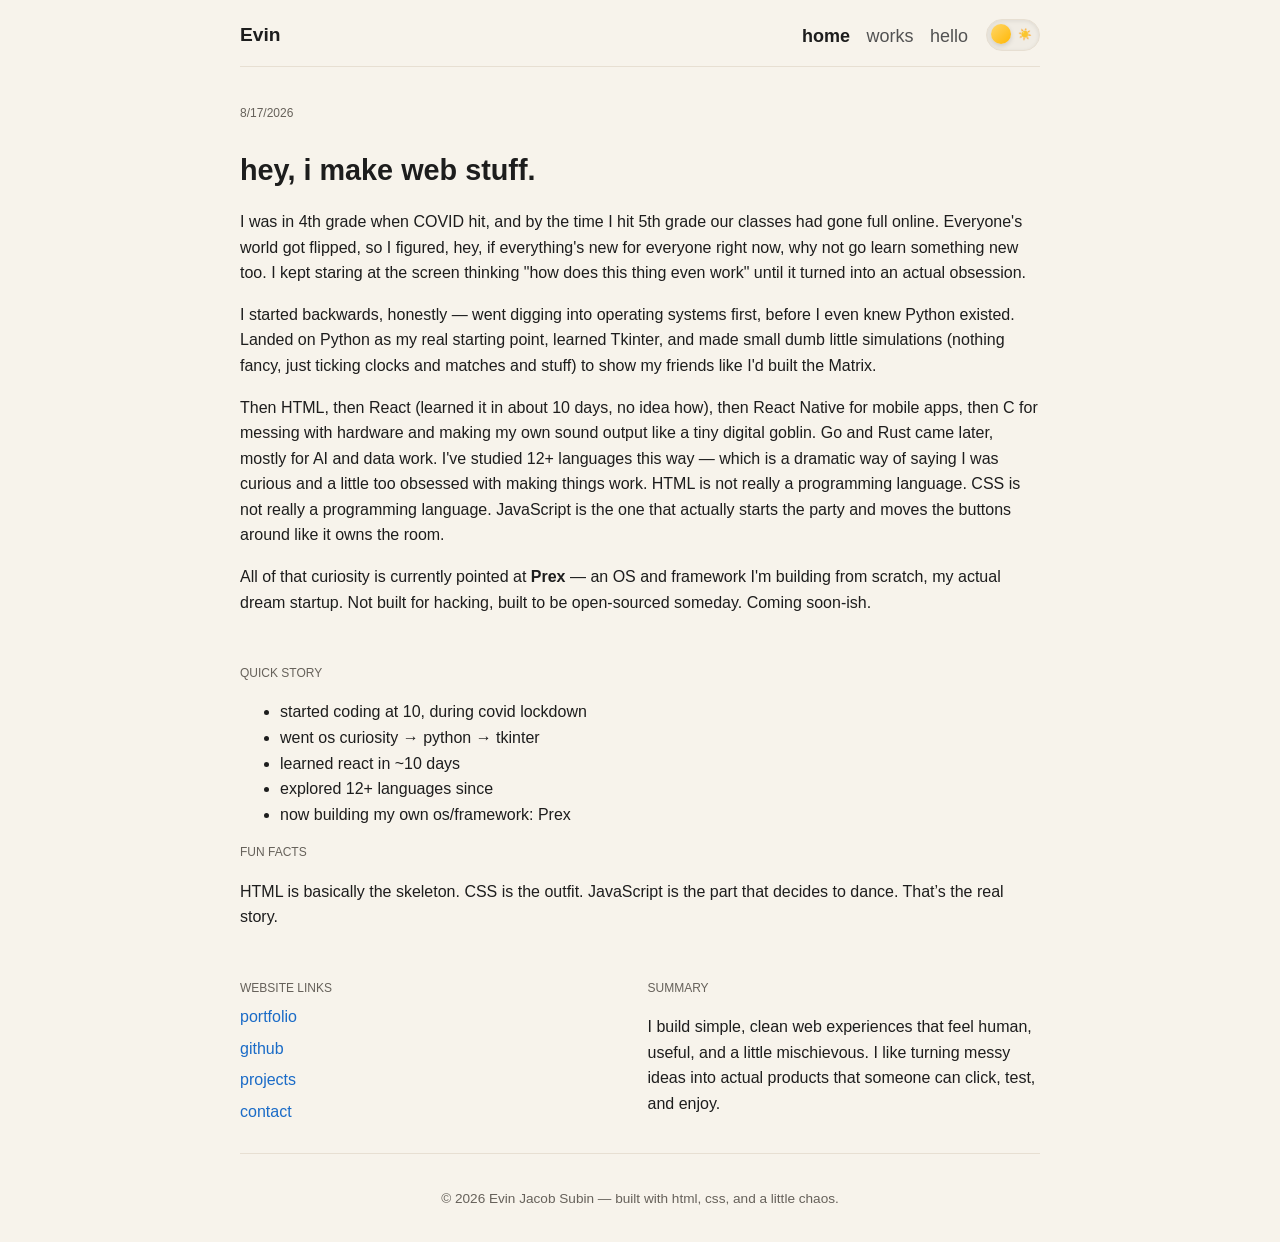
==== commit bee3f1a9: "compelet handwritten" ====
--- a/index.html
+++ b/index.html
@@ -22,27 +22,17 @@
         <a href="projects.html" class="nav-banana">works</a>
         <a href="contact.html" class="nav-banana">hello</a>
       </div>
-      <label class="switch">
-        <input checked="true" id="checkbox" type="checkbox" onclick="clcik()" />
-        <span class="slider">
-          <div class="star star_1"></div>
-          <div class="star star_2"></div>
-          <div class="star star_3"></div>
-          <svg viewBox="0 0 16 16" class="cloud_1 cloud">
-            <path transform="matrix(.77976 0 0 .78395-299.99-418.63)" fill="#fff"
-              d="m391.84 540.91c-.421-.329-.949-.524-1.523-.524-1.351 0-2.451 1.084-2.485 2.435-1.395.526-2.388 1.88-2.388 3.466 0 1.874 1.385 3.423 3.182 3.667v.034h12.73v-.006c1.775-.104 3.182-1.584 3.182-3.395 0-1.747-1.309-3.186-2.994-3.379.007-.106.011-.214.011-.322 0-2.707-2.271-4.901-5.072-4.901-2.073 0-3.856 1.202-4.643 2.925">
-            </path>
-          </svg>
-        </span>
+      <label class="theme-switch" aria-label="toggle theme">
+        <input id="theme-toggle" type="checkbox" />
+        <span class="slider"></span>
       </label>
-
     </nav>
   </header>
 
   <main class="main-shell">
     <section class="big-card intro-box">
       <!-- This is the part where the page says: "hello, I made weird things and they mostly work." -->
-      <p class="tiny-label">story time, no cap</p>
+      <p class="tiny-label">8/17/2026</p>
       <h1 class="big-title">hey, i make <span>web stuff</span>.</h1>
 
       <p class="main-copy">
--- a/style.css
+++ b/style.css
@@ -1,26 +1,82 @@
+:root {
+  --bg: #f7f3eb;
+  --bg-soft: #f0ece4;
+  --panel: #fffdf9;
+  --panel-alt: #f3efe8;
+  --line: #e7dfd2;
+  --text: #1d1d1d;
+  --muted: #66615a;
+  --link: #1a6bc7;
+  --button: #1f1f1f;
+  --button-text: #ffffff;
+  --nav-text: #525252;
+  --shadow: rgba(18, 18, 18, 0.08);
+}
+
+body.dark-theme {
+  --bg: #141b20;
+  --bg-soft: #1d282d;
+  --panel: #1c252a;
+  --panel-alt: #1f2d33;
+  --line: #2e3a40;
+  --text: #edf3f7;
+  --muted: #b7c4cc;
+  --link: #90c8ff;
+  --button: #f1f7fb;
+  --button-text: #101619;
+  --nav-text: #d7e5eb;
+  --shadow: rgba(0, 0, 0, 0.24);
+}
+
 body {
   font-family: sans-serif;
   max-width: 800px;
   margin: 0 auto;
   padding: 20px;
-  background: #ffffff;
-  color: #222222;
+  background: var(--bg);
+  color: var(--text);
   line-height: 1.6;
+  transition: background 0.25s ease, color 0.25s ease;
 }
 
 .page-bg {
   display: none;
 }
 
-
 .topbar {
   display: flex;
   justify-content: space-between;
   align-items: center;
-  border-bottom: 1px solid #eee;
+  border-bottom: 1px solid var(--line);
   padding-bottom: 15px;
   margin-bottom: 25px;
 }
+
+.nav-bunch {
+  display: flex;
+  align-items: center;
+  gap: 12px;
+}
+
+.brand-box {
+  font-weight: bold;
+  font-size: 1.2rem;
+}
+
+.nav-banana {
+  text-decoration: none;
+  color: var(--nav-text);
+  margin-left: 12px;
+  font-size: large;
+  transition: color 0.2s ease;
+}
+
+.nav-banana.active,
+.nav-banana:hover {
+  color: var(--text);
+  font-weight: bold;
+}
+
 .main-shell {
   display: flex;
   gap: 25px;
@@ -35,148 +91,10 @@
   min-width: 280px;
 }
 
-body {
-  font-family: sans-serif;
-  max-width: 800px;
-  margin: 0 auto;
-  padding: 20px;
-  background: #ffffff;
-  color: #222222;
-  line-height: 1.6;
-}
-
-.page-bg {
-  display: none;
-}
-
-
-.topbar {
-  display: flex;
-  justify-content: space-between;
-  align-items: center;
-  border-bottom: 1px solid #eee;
-  padding-bottom: 15px;
-  margin-bottom: 25px;
-}
-.main-shell {
-  display: flex;
-  gap: 25px;
-  flex-wrap: wrap;
-  margin-bottom: 25px;
-}
-
-.big-card,
-.intro-box,
-.contact-box {
-  flex: 2;
-  min-width: 280px;
-}
-
-.side-stack {
-    border-top: 1px solid #eee;
-    border-bottom: 1px solid #eee;
-}
-.footer-box {
-  border-top: 1px solid #eee;
-  padding-top: 20px;
-  text-align: center;
-  color: #888;
-  font-size: 0.85rem;
-}
-.switch {
-  margin-left: 23px;
-  font-size: 17px;
-  position: relative;
-  display: inline-block;
-  width: 4em;
-  height: 2.2em;
-  border-radius: 30px;
-  box-shadow: 0 0 10px rgba(0, 0, 0, 0.1);
-   margin-bottom: 2px;
-}
-
-.switch input {
-  opacity: 0;
-  width: 0;
-  height: 0;
-}
-
-.slider {
-  position: absolute;
-  cursor: pointer;
-  top: 0;
-  left: 0;
-  right: 0;
-  bottom: 0;
-  background-color: #2a2a2a;
-  transition: 0.4s;
-  border-radius: 30px;
-  overflow: hidden;
-}
-
-.slider:before {
-  position: absolute;
-  content: "";
-  height: 1.2em;
-  width: 1.2em;
-  border-radius: 20px;
-  left: 0.5em;
-  bottom: 0.5em;
-  transition: 0.4s;
-  transition-timing-function: cubic-bezier(0.81, -0.04, 0.38, 1.5);
-  box-shadow: inset 8px -4px 0px 0px #fff;
-}
-
-.switch input:checked + .slider {
-  background-color: #00a6ff;
-}
-
-.switch input:checked + .slider:before {
-  transform: translateX(1.8em);
-  box-shadow: inset 15px -4px 0px 15px #ffcf48;
-}
-
-.star {
-  background-color: #fff;
-  border-radius: 50%;
-  position: absolute;
-  width: 5px;
-  transition: all 0.4s;
-  height: 5px;
-}
-
-.star_1 {
-  left: 2.5em;
-  top: 0.5em;
-}
-
-.star_2 {
-  left: 2.2em;
-  top: 1.2em;
-}
-
-.star_3 {
-  left: 3em;
-  top: 0.9em;
-}
-
-.switch input:checked ~ .slider .star {
-  opacity: 0;
-}
-
-.cloud {
-  width: 3.5em;
-  position: absolute;
-  bottom: -1.4em;
-  left: -1.1em;
-  opacity: 0;
-  transition: all 0.4s;
-}
-
-.switch input:checked ~ .slider .cloud {
-  opacity: 1;
-}
-h1, .big-title {
+
+
+h1,
+.big-title {
   font-size: 1.8rem;
   margin-bottom: 12px;
 }
@@ -185,12 +103,13 @@
 .mini-head,
 .project-tag {
   font-size: 0.75rem;
-  color: #777;
+  color: var(--muted);
   text-transform: uppercase;
   margin-bottom: 6px;
 }
 
-.main-copy, p {
+.main-copy,
+p {
   margin-bottom: 12px;
 }
 
@@ -199,27 +118,12 @@
   flex-direction: column;
   gap: 6px;
 }
+
 .link-stack a {
-  color: #0066cc;
+  color: var(--link);
   text-decoration: none;
 }
-.brand-box {
-  font-weight: bold;
-  font-size: 1.2rem;
-}
-
-.nav-banana {
-  text-decoration: none;
-  color: #666;
-  margin-left: 12px;
-  font-size: large;
-}
-
-.nav-banana.active,
-.nav-banana:hover {
-  color: #000;
-  font-weight: bold;
-}
+
 .project-grid,
 .info-grid {
   display: grid;
@@ -227,37 +131,143 @@
   gap: 15px;
   margin-bottom: 25px;
 }
+
 .project-box,
-.info-box,
-.mini-card {
-  border: 1px solid #eee;
+.info-box, {
+  background: var(--panel);
+  border: 1px solid var(--line);
   padding: 16px;
-  border-radius: 4px;
-}
+  border-radius: 10px;
+  box-shadow: 0 4px 10px var(--shadow);
+}
+
 .link-btn,
 .send-btn {
   display: inline-block;
-  background: #222;
-  color: #fff;
+  background: var(--button);
+  color: var(--button-text);
   text-decoration: none;
-  padding: 6px 14px;
-  border-radius: 39px;
+  padding: 8px 16px;
+  border-radius: 999px;
   border: none;
   cursor: pointer;
   width: fit-content;
-  transition: transform 0.3s ease-in-out; 
+  transition: transform 0.2s ease, opacity 0.2s ease, background 0.2s ease;
 }
 
 .link-btn:hover,
 .send-btn:hover {
-  background: #444;
+  transform: translateY(-1px);
+  opacity: 0.95;
+}
+
+.contact-form {
+  display: flex;
+  flex-direction: column;
+  gap: 12px;
+}
+
+.contact-form label {
+  display: flex;
+  flex-direction: column;
+  font-size: 0.85rem;
+  color: var(--muted);
+}
+
+input,
+textarea {
+  width: 100%;
+  padding: 10px 12px;
+  border: 1px solid var(--line);
+  border-radius: 8px;
+  background: var(--panel);
+  color: var(--text);
+  font-family: inherit;
+  margin-top: 4px;
+  box-sizing: border-box;
+}
+
+.footer-box {
+  border-top: 1px solid var(--line);
+  padding-top: 20px;
   text-align: center;
-  width: 200px;
-}
-.contact-form {
-  display: flex;
-  flex-direction: column;
-  gap: 12px;
+  color: var(--muted);
+  font-size: 0.85rem;
+}
+
+.theme-switch {
+  position: relative;
+  display: inline-flex;
+  align-items: center;
+  width: 54px;
+  height: 30px;
+  margin-left: 6px;
+}
+
+.theme-switch input {
+  opacity: 0;
+  width: 0;
+  height: 0;
+  position: absolute;
+}
+
+.theme-switch .slider {
+  position: relative;
+  width: 100%;
+  height: 100%;
+  display: block;
+  background: var(--bg-soft);
+  border: 1px solid var(--line);
+  border-radius: 999px;
+  transition: background 0.25s ease, border-color 0.25s ease;
+  box-shadow: inset 0 1px 4px rgba(0, 0, 0, 0.08);
+}
+
+.theme-switch .slider::before {
+  content: "";
+  position: absolute;
+  width: 20px;
+  height: 20px;
+  left: 4px;
+  top: 4px;
+  border-radius: 50%;
+  background: linear-gradient(135deg, #ffd76b, #ffb703);
+  box-shadow: 0 2px 5px rgba(0, 0, 0, 0.15);
+  transition: transform 0.25s ease, background 0.25s ease;
+}
+
+.theme-switch .slider::after {
+  content: "☀️";
+  position: absolute;
+  right: 7px;
+  top: 50%;
+  transform: translateY(-50%);
+  font-size: 11px;
+  opacity: 0.9;
+}
+
+.theme-switch input:checked + .slider {
+  background: #1d2d38;
+}
+
+.theme-switch input:checked + .slider::before {
+  transform: translateX(24px);
+  background: linear-gradient(135deg, #e7f0ff, #a7c8ff);
+}
+
+.theme-switch input:checked + .slider::after {
+  content: "🌙";
+  right: auto;
+  left: 7px;
+}
+
+.theme-switch:hover .slider {
+  background: #e2e7ed;
+}
+
+body.dark-theme .theme-switch:hover .slider {
+  background: #2c3941;
+}
 }
 
 .contact-form label {
